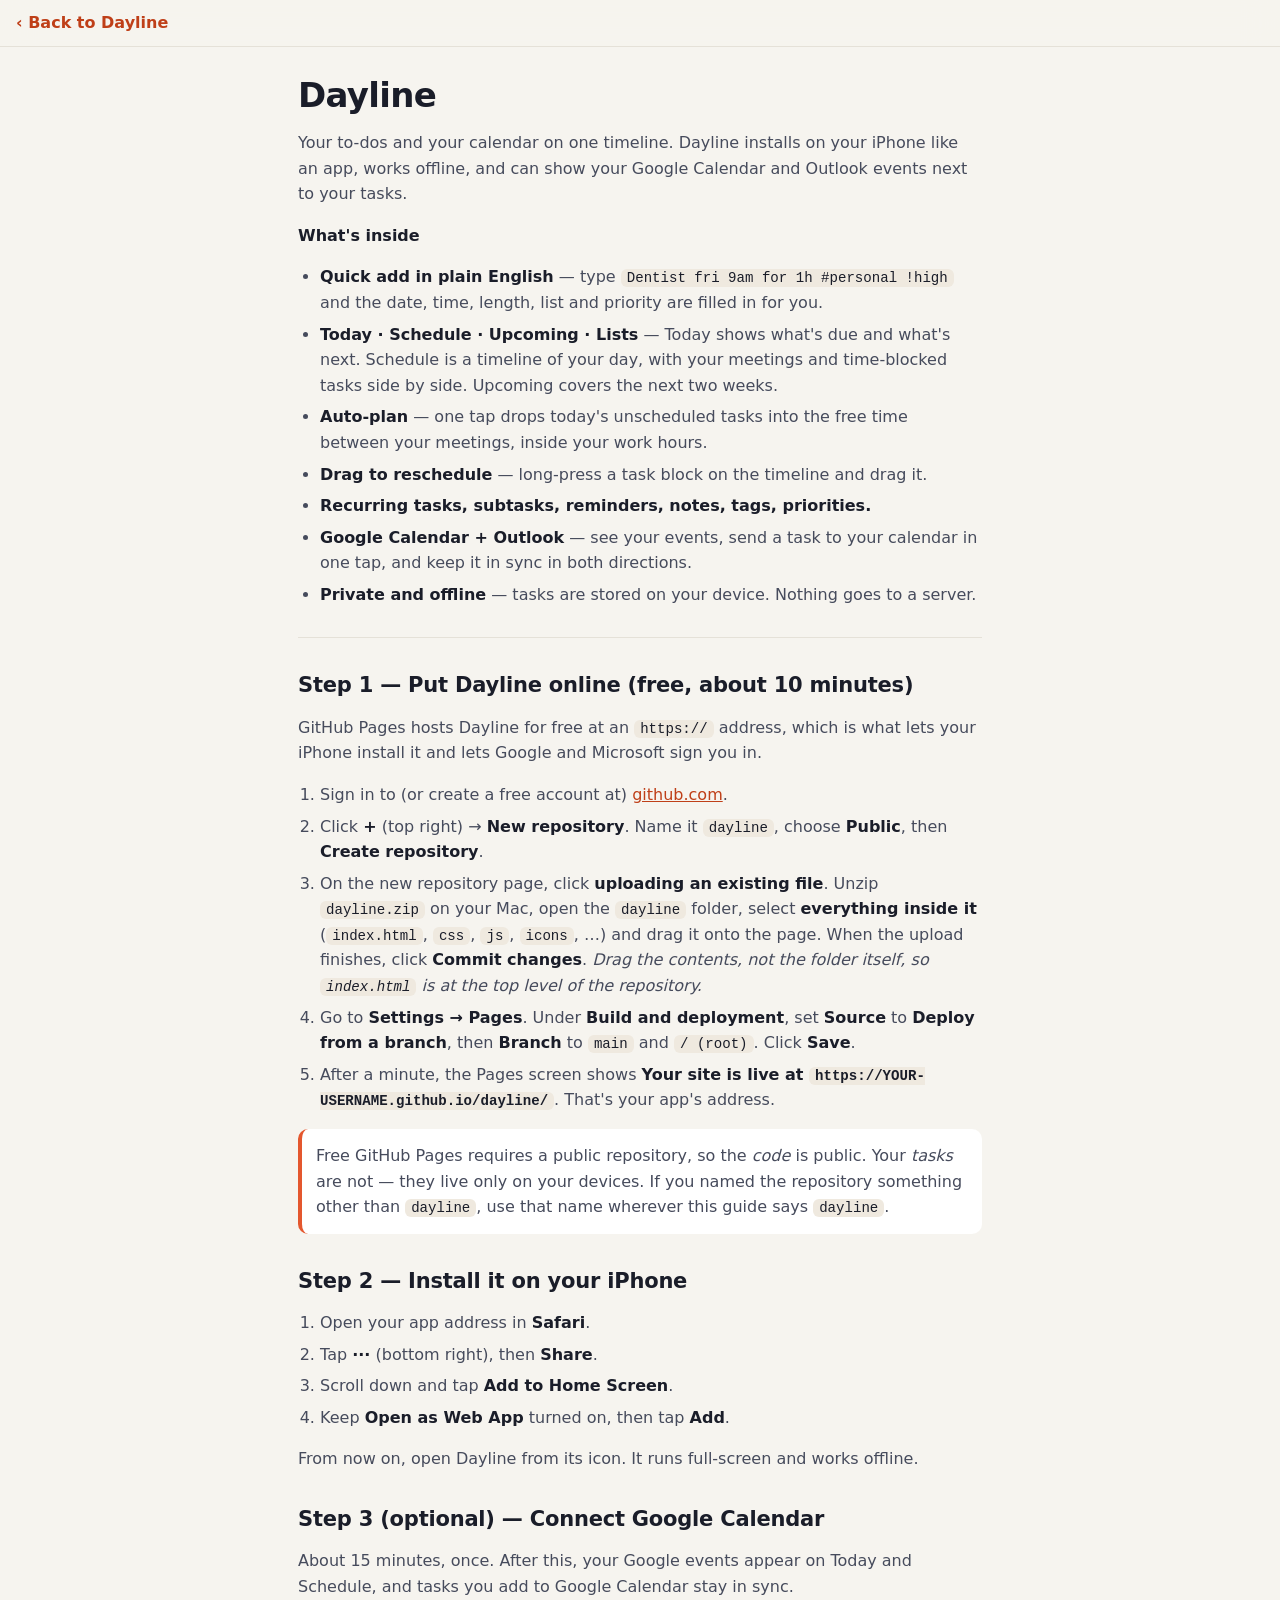
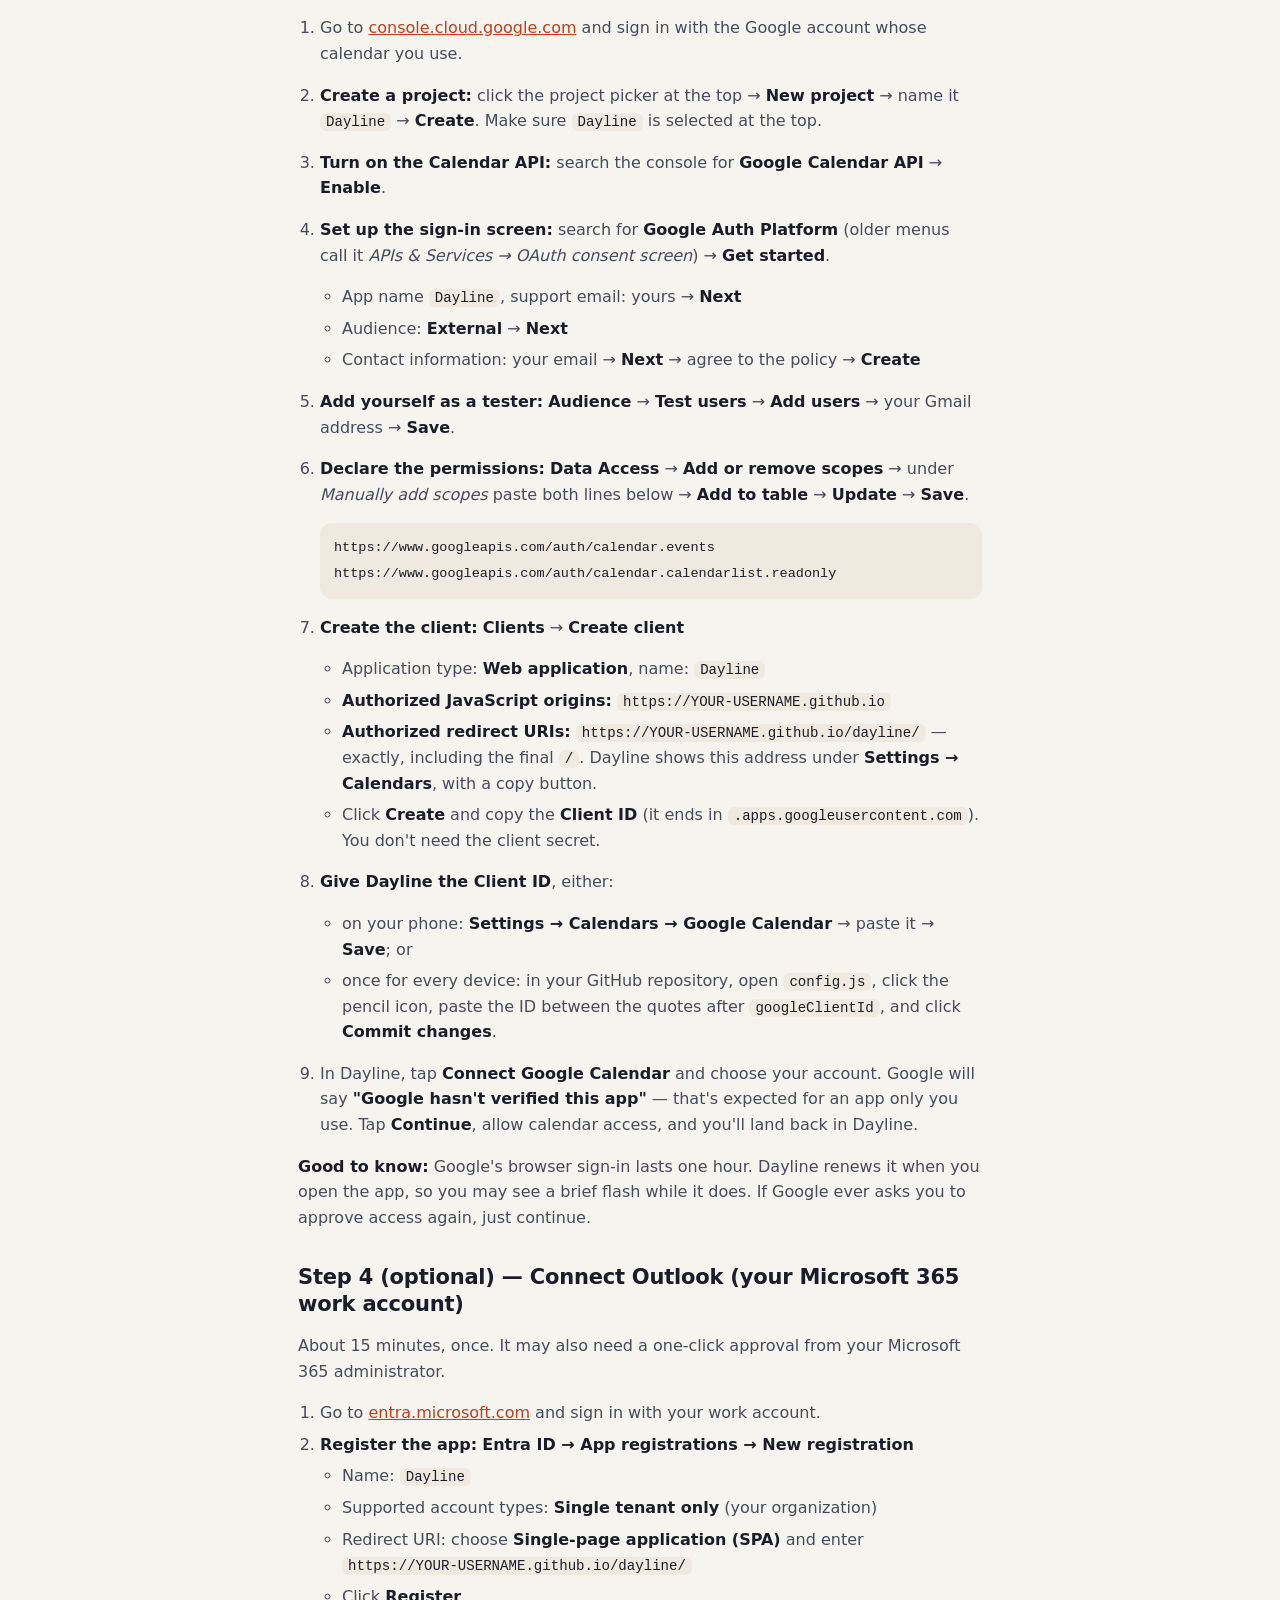
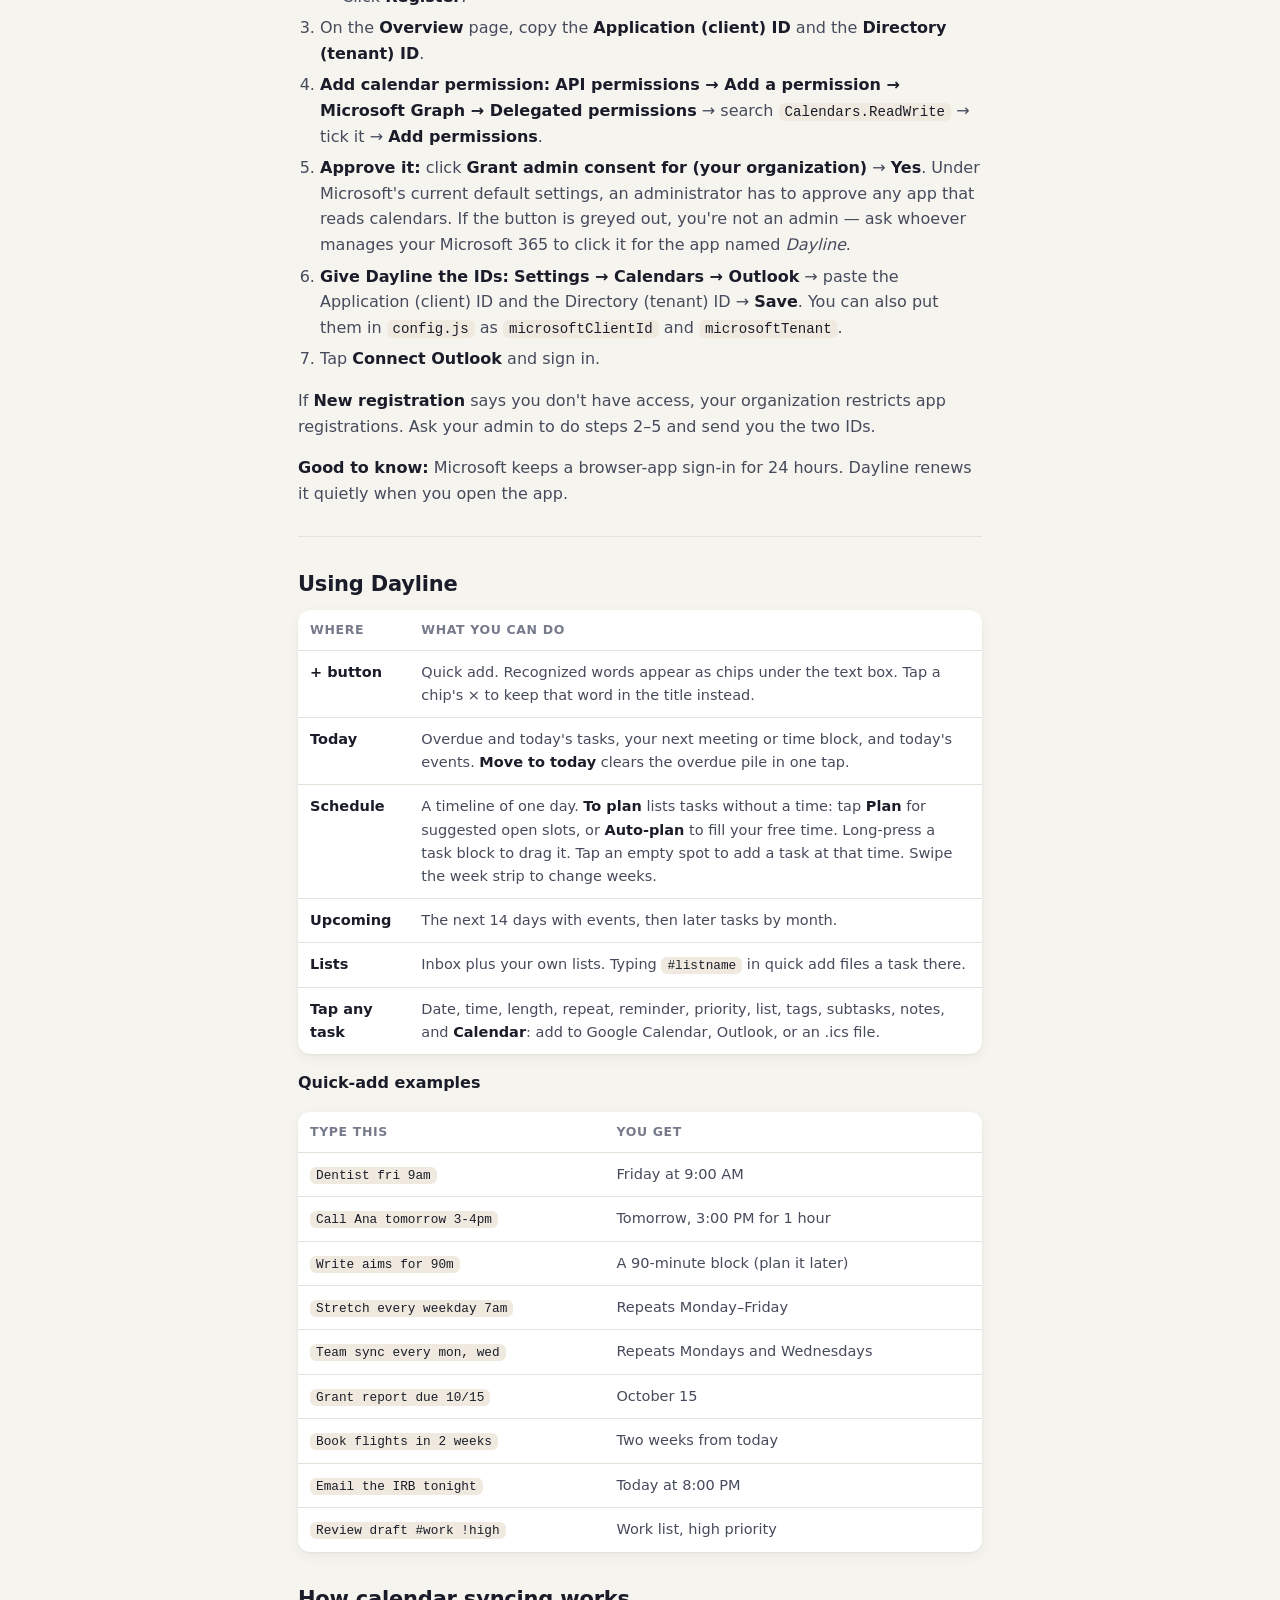
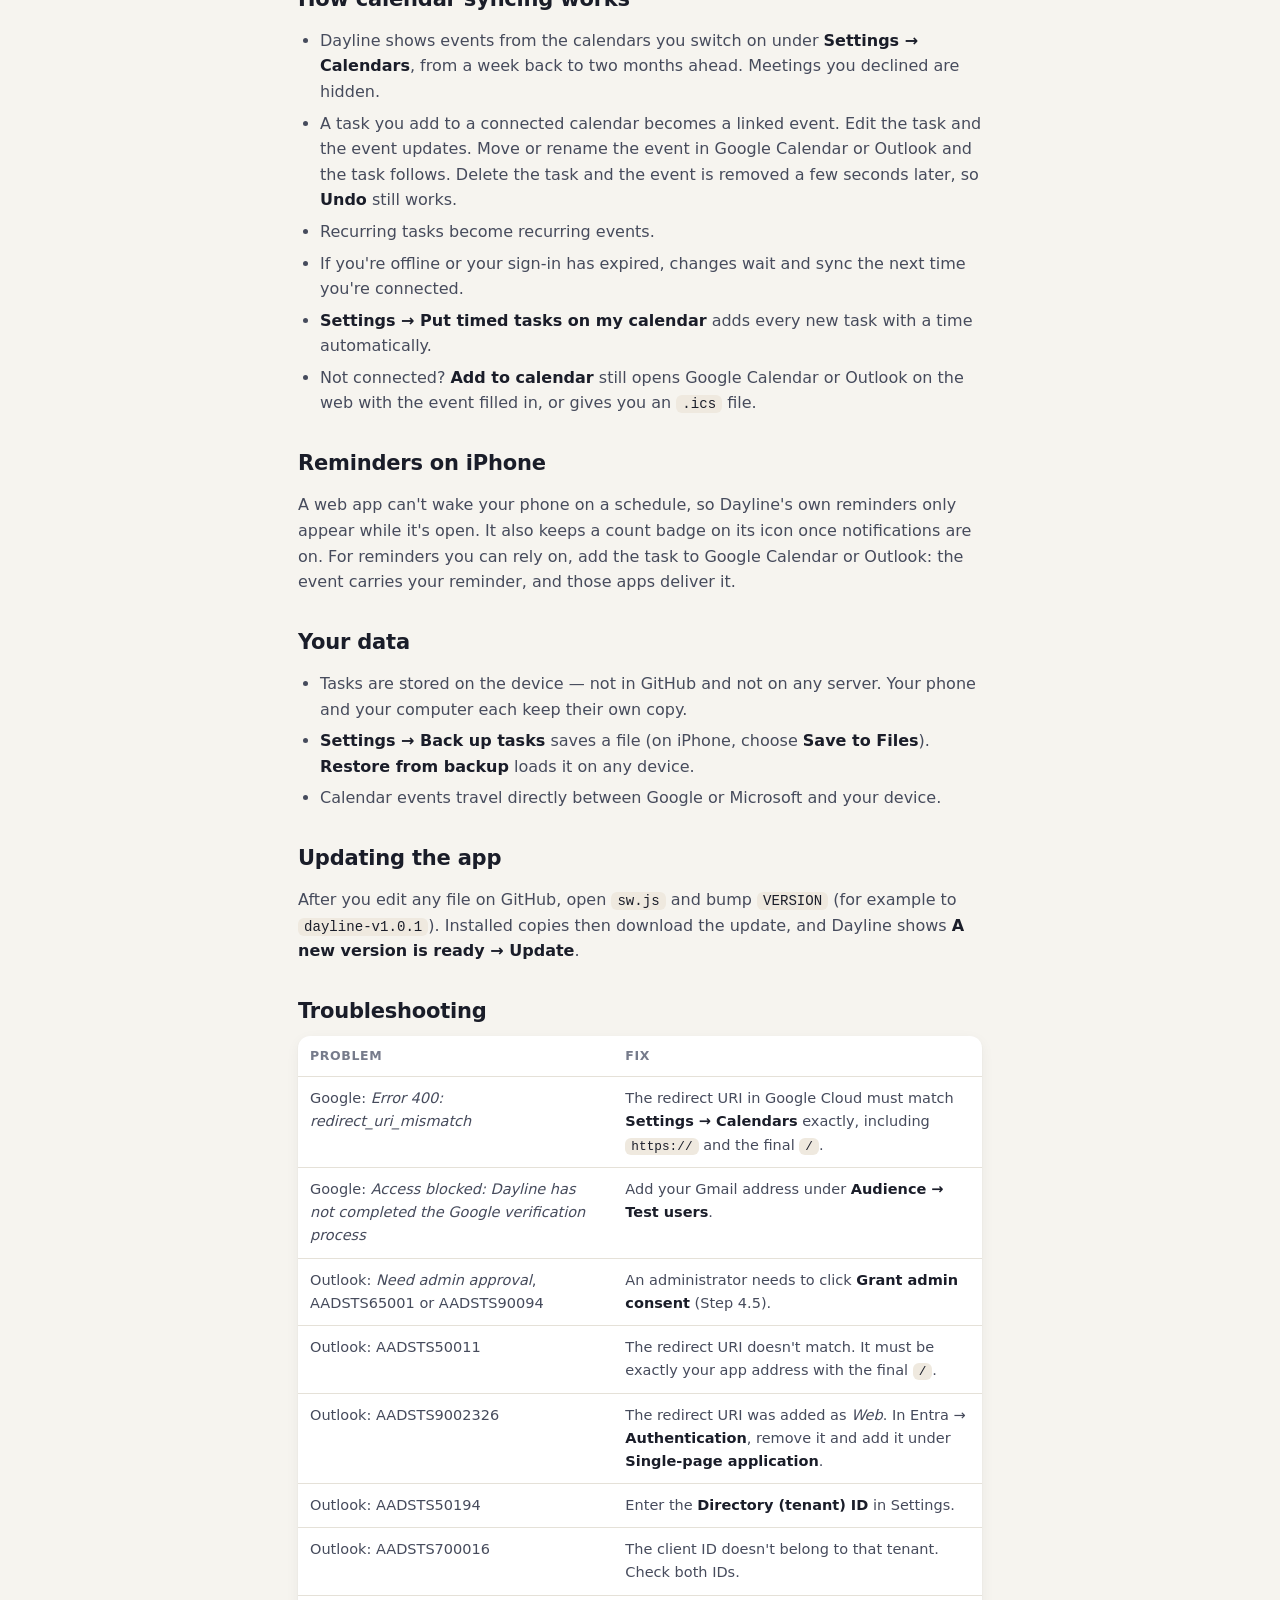
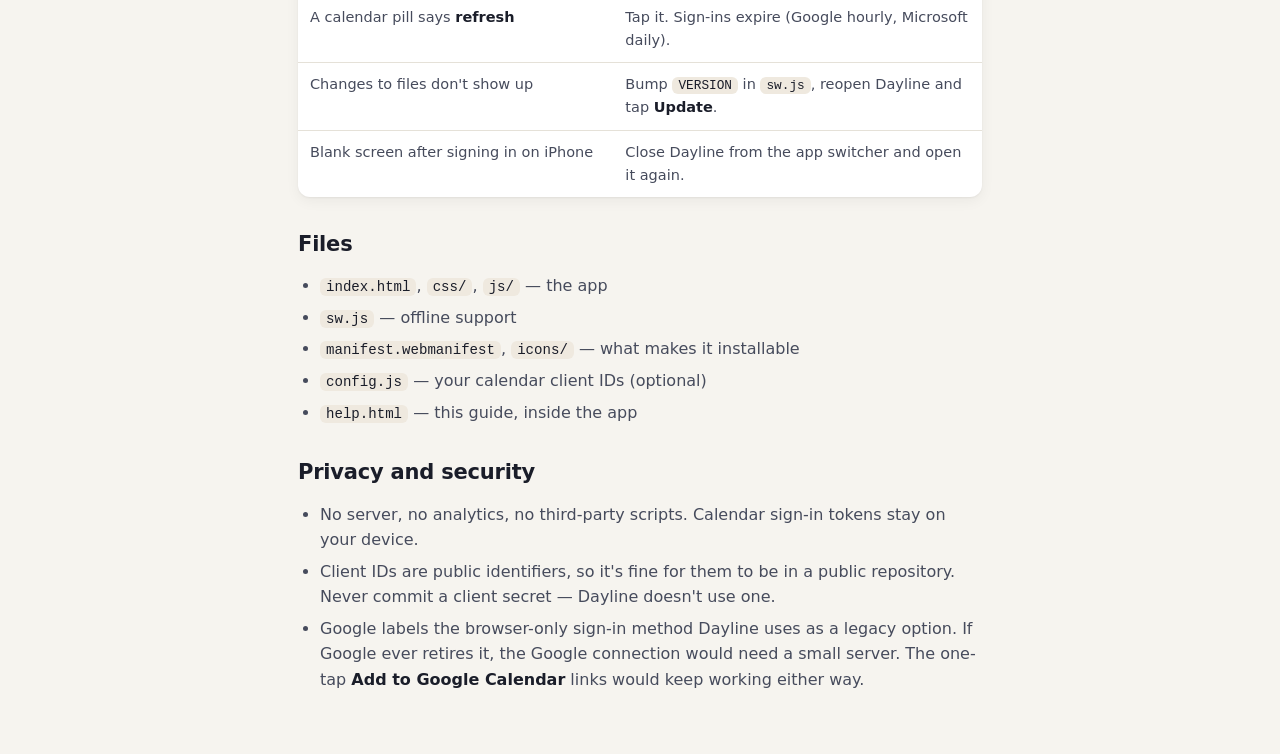
==== help.html @ b52599c4 "Add files via upload" ====
<!doctype html>
<html lang="en">
<head>
<meta charset="utf-8">
<meta name="viewport" content="width=device-width, initial-scale=1, viewport-fit=cover">
<meta http-equiv="Content-Security-Policy" content="default-src 'self'; style-src 'self' 'unsafe-inline'; img-src 'self' data:; object-src 'none'; base-uri 'self'">
<title>Dayline — Setup guide</title>
<meta name="theme-color" content="#f6f4ef" media="(prefers-color-scheme: light)">
<meta name="theme-color" content="#0e121c" media="(prefers-color-scheme: dark)">
<link rel="icon" href="icons/favicon.svg" type="image/svg+xml">
<link rel="apple-touch-icon" href="icons/apple-touch-icon.png">
<style>
:root{--bg:#f6f4ef;--surface:#fff;--surface-2:#f0ede6;--text:#1a1d29;--text-2:#464b5c;--muted:#767b8b;--border:#e5e1d8;--accent:#e4572e;--accent-text:#bf3f18;--code:#efe9df;color-scheme:light dark}
@media (prefers-color-scheme:dark){:root{--bg:#0e121c;--surface:#171c28;--surface-2:#1e2432;--text:#eceef3;--text-2:#bcc2cf;--muted:#8b92a4;--border:#283042;--accent:#ff7a50;--accent-text:#ff9a78;--code:#1e2432}}
*{box-sizing:border-box}
html{-webkit-text-size-adjust:100%;background:var(--bg)}
body{margin:0;background:var(--bg);color:var(--text);font:16px/1.6 -apple-system,BlinkMacSystemFont,"SF Pro Text","Segoe UI",system-ui,Roboto,sans-serif;-webkit-font-smoothing:antialiased}
.bar{position:sticky;top:0;z-index:5;background:color-mix(in srgb,var(--bg) 94%,transparent);-webkit-backdrop-filter:blur(16px);backdrop-filter:blur(16px);border-bottom:1px solid var(--border);padding:calc(env(safe-area-inset-top,0px) + 10px) 16px 10px}
.bar a{color:var(--accent-text);font-weight:650;text-decoration:none;font-size:16px}
main{max-width:720px;margin:0 auto;padding:8px 18px calc(env(safe-area-inset-bottom,0px) + 48px)}
h1{font-size:34px;line-height:1.1;letter-spacing:-.02em;margin:22px 0 8px}
h2{font-size:21px;line-height:1.25;letter-spacing:-.01em;margin:34px 0 10px;scroll-margin-top:70px}
h3{font-size:17px;margin:22px 0 8px}
p,li{color:var(--text-2)}
strong{color:var(--text)}
a{color:var(--accent-text)}
ul,ol{padding-left:22px}
li{margin:6px 0}
li>ul{margin:4px 0}
hr{border:0;border-top:1px solid var(--border);margin:30px 0}
code{font-family:ui-monospace,"SF Mono",Menlo,monospace;font-size:.88em;background:var(--code);color:var(--text);padding:1px 6px;border-radius:6px;word-break:break-word}
pre{background:var(--code);border-radius:12px;padding:12px 14px;overflow-x:auto}
pre code{background:none;padding:0;font-size:13.5px;word-break:normal}
blockquote{margin:14px 0;padding:10px 14px;background:var(--surface);border-left:4px solid var(--accent);border-radius:10px}
blockquote p{margin:4px 0}
.table-wrap{overflow-x:auto;margin:12px 0;border-radius:12px;background:var(--surface);box-shadow:0 1px 2px rgba(0,0,0,.05),0 4px 14px rgba(0,0,0,.05)}
table{border-collapse:collapse;width:100%;font-size:14.5px}
th,td{text-align:left;vertical-align:top;padding:10px 12px;border-bottom:1px solid var(--border)}
th{font-size:12.5px;text-transform:uppercase;letter-spacing:.05em;color:var(--muted)}
tr:last-child td{border-bottom:0}
td{color:var(--text-2)}
a[id]:empty{display:block;scroll-margin-top:72px}
</style>
</head>
<body>
<div class="bar"><a href="./">‹ Back to Dayline</a></div>
<main>
<h1>Dayline</h1>
<p>Your to-dos and your calendar on one timeline. Dayline installs on your iPhone like an app, works offline, and can show your Google Calendar and Outlook events next to your tasks.</p>
<p><strong>What&#39;s inside</strong></p>
<ul>
<li><strong>Quick add in plain English</strong> — type <code>Dentist fri 9am for 1h #personal !high</code> and the date, time, length, list and priority are filled in for you.</li>
<li><strong>Today · Schedule · Upcoming · Lists</strong> — Today shows what&#39;s due and what&#39;s next. Schedule is a timeline of your day, with your meetings and time-blocked tasks side by side. Upcoming covers the next two weeks.</li>
<li><strong>Auto-plan</strong> — one tap drops today&#39;s unscheduled tasks into the free time between your meetings, inside your work hours.</li>
<li><strong>Drag to reschedule</strong> — long-press a task block on the timeline and drag it.</li>
<li><strong>Recurring tasks, subtasks, reminders, notes, tags, priorities.</strong></li>
<li><strong>Google Calendar + Outlook</strong> — see your events, send a task to your calendar in one tap, and keep it in sync in both directions.</li>
<li><strong>Private and offline</strong> — tasks are stored on your device. Nothing goes to a server.</li>
</ul>
<hr>
<h2 id="step-1-put-dayline-online-free-about-10-">Step 1 — Put Dayline online (free, about 10 minutes)</h2>
<p>GitHub Pages hosts Dayline for free at an <code>https://</code> address, which is what lets your iPhone install it and lets Google and Microsoft sign you in.</p>
<ol>
<li>Sign in to (or create a free account at) <a target="_blank" rel="noopener" href="https://github.com">github.com</a>.</li>
<li>Click <strong>+</strong> (top right) → <strong>New repository</strong>. Name it <code>dayline</code>, choose <strong>Public</strong>, then <strong>Create repository</strong>.</li>
<li>On the new repository page, click <strong>uploading an existing file</strong>. Unzip <code>dayline.zip</code> on your Mac, open the <code>dayline</code> folder, select <strong>everything inside it</strong> (<code>index.html</code>, <code>css</code>, <code>js</code>, <code>icons</code>, …) and drag it onto the page. When the upload finishes, click <strong>Commit changes</strong>.
<em>Drag the contents, not the folder itself, so <code>index.html</code> is at the top level of the repository.</em></li>
<li>Go to <strong>Settings → Pages</strong>. Under <strong>Build and deployment</strong>, set <strong>Source</strong> to <strong>Deploy from a branch</strong>, then <strong>Branch</strong> to <code>main</code> and <code>/ (root)</code>. Click <strong>Save</strong>.</li>
<li>After a minute, the Pages screen shows <strong>Your site is live at <code>https://YOUR-USERNAME.github.io/dayline/</code></strong>. That&#39;s your app&#39;s address.</li>
</ol>
<blockquote>
<p>Free GitHub Pages requires a public repository, so the <em>code</em> is public. Your <em>tasks</em> are not — they live only on your devices.
If you named the repository something other than <code>dayline</code>, use that name wherever this guide says <code>dayline</code>.</p>
</blockquote>
<h2 id="step-2-install-it-on-your-iphone">Step 2 — Install it on your iPhone</h2>
<ol>
<li>Open your app address in <strong>Safari</strong>.</li>
<li>Tap <strong>···</strong> (bottom right), then <strong>Share</strong>.</li>
<li>Scroll down and tap <strong>Add to Home Screen</strong>.</li>
<li>Keep <strong>Open as Web App</strong> turned on, then tap <strong>Add</strong>.</li>
</ol>
<p>From now on, open Dayline from its icon. It runs full-screen and works offline.</p>
<p><a id="google"></a></p>
<h2 id="step-3-optional-connect-google-calendar">Step 3 (optional) — Connect Google Calendar</h2>
<p>About 15 minutes, once. After this, your Google events appear on Today and Schedule, and tasks you add to Google Calendar stay in sync.</p>
<ol>
<li><p>Go to <a target="_blank" rel="noopener" href="https://console.cloud.google.com">console.cloud.google.com</a> and sign in with the Google account whose calendar you use.</p>
</li>
<li><p><strong>Create a project:</strong> click the project picker at the top → <strong>New project</strong> → name it <code>Dayline</code> → <strong>Create</strong>. Make sure <code>Dayline</code> is selected at the top.</p>
</li>
<li><p><strong>Turn on the Calendar API:</strong> search the console for <strong>Google Calendar API</strong> → <strong>Enable</strong>.</p>
</li>
<li><p><strong>Set up the sign-in screen:</strong> search for <strong>Google Auth Platform</strong> (older menus call it <em>APIs &amp; Services → OAuth consent screen</em>) → <strong>Get started</strong>.</p>
<ul>
<li>App name <code>Dayline</code>, support email: yours → <strong>Next</strong></li>
<li>Audience: <strong>External</strong> → <strong>Next</strong></li>
<li>Contact information: your email → <strong>Next</strong> → agree to the policy → <strong>Create</strong></li>
</ul>
</li>
<li><p><strong>Add yourself as a tester:</strong> <strong>Audience</strong> → <strong>Test users</strong> → <strong>Add users</strong> → your Gmail address → <strong>Save</strong>.</p>
</li>
<li><p><strong>Declare the permissions:</strong> <strong>Data Access</strong> → <strong>Add or remove scopes</strong> → under <em>Manually add scopes</em> paste both lines below → <strong>Add to table</strong> → <strong>Update</strong> → <strong>Save</strong>.</p>
<pre><code>https://www.googleapis.com/auth/calendar.events
https://www.googleapis.com/auth/calendar.calendarlist.readonly
</code></pre>
</li>
<li><p><strong>Create the client:</strong> <strong>Clients</strong> → <strong>Create client</strong></p>
<ul>
<li>Application type: <strong>Web application</strong>, name: <code>Dayline</code></li>
<li><strong>Authorized JavaScript origins:</strong> <code>https://YOUR-USERNAME.github.io</code></li>
<li><strong>Authorized redirect URIs:</strong> <code>https://YOUR-USERNAME.github.io/dayline/</code> — exactly, including the final <code>/</code>. Dayline shows this address under <strong>Settings → Calendars</strong>, with a copy button.</li>
<li>Click <strong>Create</strong> and copy the <strong>Client ID</strong> (it ends in <code>.apps.googleusercontent.com</code>). You don&#39;t need the client secret.</li>
</ul>
</li>
<li><p><strong>Give Dayline the Client ID</strong>, either:</p>
<ul>
<li>on your phone: <strong>Settings → Calendars → Google Calendar</strong> → paste it → <strong>Save</strong>; or</li>
<li>once for every device: in your GitHub repository, open <code>config.js</code>, click the pencil icon, paste the ID between the quotes after <code>googleClientId</code>, and click <strong>Commit changes</strong>.</li>
</ul>
</li>
<li><p>In Dayline, tap <strong>Connect Google Calendar</strong> and choose your account. Google will say <strong>&quot;Google hasn&#39;t verified this app&quot;</strong> — that&#39;s expected for an app only you use. Tap <strong>Continue</strong>, allow calendar access, and you&#39;ll land back in Dayline.</p>
</li>
</ol>
<p><strong>Good to know:</strong> Google&#39;s browser sign-in lasts one hour. Dayline renews it when you open the app, so you may see a brief flash while it does. If Google ever asks you to approve access again, just continue.</p>
<p><a id="outlook"></a></p>
<h2 id="step-4-optional-connect-outlook-your-mic">Step 4 (optional) — Connect Outlook (your Microsoft 365 work account)</h2>
<p>About 15 minutes, once. It may also need a one-click approval from your Microsoft 365 administrator.</p>
<ol>
<li>Go to <a target="_blank" rel="noopener" href="https://entra.microsoft.com">entra.microsoft.com</a> and sign in with your work account.</li>
<li><strong>Register the app:</strong> <strong>Entra ID → App registrations → New registration</strong><ul>
<li>Name: <code>Dayline</code></li>
<li>Supported account types: <strong>Single tenant only</strong> (your organization)</li>
<li>Redirect URI: choose <strong>Single-page application (SPA)</strong> and enter <code>https://YOUR-USERNAME.github.io/dayline/</code></li>
<li>Click <strong>Register</strong>.</li>
</ul>
</li>
<li>On the <strong>Overview</strong> page, copy the <strong>Application (client) ID</strong> and the <strong>Directory (tenant) ID</strong>.</li>
<li><strong>Add calendar permission:</strong> <strong>API permissions → Add a permission → Microsoft Graph → Delegated permissions</strong> → search <code>Calendars.ReadWrite</code> → tick it → <strong>Add permissions</strong>.</li>
<li><strong>Approve it:</strong> click <strong>Grant admin consent for (your organization)</strong> → <strong>Yes</strong>. Under Microsoft&#39;s current default settings, an administrator has to approve any app that reads calendars. If the button is greyed out, you&#39;re not an admin — ask whoever manages your Microsoft 365 to click it for the app named <em>Dayline</em>.</li>
<li><strong>Give Dayline the IDs:</strong> <strong>Settings → Calendars → Outlook</strong> → paste the Application (client) ID and the Directory (tenant) ID → <strong>Save</strong>. You can also put them in <code>config.js</code> as <code>microsoftClientId</code> and <code>microsoftTenant</code>.</li>
<li>Tap <strong>Connect Outlook</strong> and sign in.</li>
</ol>
<p>If <strong>New registration</strong> says you don&#39;t have access, your organization restricts app registrations. Ask your admin to do steps 2–5 and send you the two IDs.</p>
<p><strong>Good to know:</strong> Microsoft keeps a browser-app sign-in for 24 hours. Dayline renews it quietly when you open the app.</p>
<hr>
<h2 id="using-dayline">Using Dayline</h2>
<div class="table-wrap"><table>
<thead>
<tr>
<th>Where</th>
<th>What you can do</th>
</tr>
</thead>
<tbody><tr>
<td><strong>+ button</strong></td>
<td>Quick add. Recognized words appear as chips under the text box. Tap a chip&#39;s × to keep that word in the title instead.</td>
</tr>
<tr>
<td><strong>Today</strong></td>
<td>Overdue and today&#39;s tasks, your next meeting or time block, and today&#39;s events. <strong>Move to today</strong> clears the overdue pile in one tap.</td>
</tr>
<tr>
<td><strong>Schedule</strong></td>
<td>A timeline of one day. <strong>To plan</strong> lists tasks without a time: tap <strong>Plan</strong> for suggested open slots, or <strong>Auto-plan</strong> to fill your free time. Long-press a task block to drag it. Tap an empty spot to add a task at that time. Swipe the week strip to change weeks.</td>
</tr>
<tr>
<td><strong>Upcoming</strong></td>
<td>The next 14 days with events, then later tasks by month.</td>
</tr>
<tr>
<td><strong>Lists</strong></td>
<td>Inbox plus your own lists. Typing <code>#listname</code> in quick add files a task there.</td>
</tr>
<tr>
<td><strong>Tap any task</strong></td>
<td>Date, time, length, repeat, reminder, priority, list, tags, subtasks, notes, and <strong>Calendar</strong>: add to Google Calendar, Outlook, or an .ics file.</td>
</tr>
</tbody></table></div>
<p><strong>Quick-add examples</strong></p>
<div class="table-wrap"><table>
<thead>
<tr>
<th>Type this</th>
<th>You get</th>
</tr>
</thead>
<tbody><tr>
<td><code>Dentist fri 9am</code></td>
<td>Friday at 9:00 AM</td>
</tr>
<tr>
<td><code>Call Ana tomorrow 3-4pm</code></td>
<td>Tomorrow, 3:00 PM for 1 hour</td>
</tr>
<tr>
<td><code>Write aims for 90m</code></td>
<td>A 90-minute block (plan it later)</td>
</tr>
<tr>
<td><code>Stretch every weekday 7am</code></td>
<td>Repeats Monday–Friday</td>
</tr>
<tr>
<td><code>Team sync every mon, wed</code></td>
<td>Repeats Mondays and Wednesdays</td>
</tr>
<tr>
<td><code>Grant report due 10/15</code></td>
<td>October 15</td>
</tr>
<tr>
<td><code>Book flights in 2 weeks</code></td>
<td>Two weeks from today</td>
</tr>
<tr>
<td><code>Email the IRB tonight</code></td>
<td>Today at 8:00 PM</td>
</tr>
<tr>
<td><code>Review draft #work !high</code></td>
<td>Work list, high priority</td>
</tr>
</tbody></table></div>
<h2 id="how-calendar-syncing-works">How calendar syncing works</h2>
<ul>
<li>Dayline shows events from the calendars you switch on under <strong>Settings → Calendars</strong>, from a week back to two months ahead. Meetings you declined are hidden.</li>
<li>A task you add to a connected calendar becomes a linked event. Edit the task and the event updates. Move or rename the event in Google Calendar or Outlook and the task follows. Delete the task and the event is removed a few seconds later, so <strong>Undo</strong> still works.</li>
<li>Recurring tasks become recurring events.</li>
<li>If you&#39;re offline or your sign-in has expired, changes wait and sync the next time you&#39;re connected.</li>
<li><strong>Settings → Put timed tasks on my calendar</strong> adds every new task with a time automatically.</li>
<li>Not connected? <strong>Add to calendar</strong> still opens Google Calendar or Outlook on the web with the event filled in, or gives you an <code>.ics</code> file.</li>
</ul>
<h2 id="reminders-on-iphone">Reminders on iPhone</h2>
<p>A web app can&#39;t wake your phone on a schedule, so Dayline&#39;s own reminders only appear while it&#39;s open. It also keeps a count badge on its icon once notifications are on. For reminders you can rely on, add the task to Google Calendar or Outlook: the event carries your reminder, and those apps deliver it.</p>
<h2 id="your-data">Your data</h2>
<ul>
<li>Tasks are stored on the device — not in GitHub and not on any server. Your phone and your computer each keep their own copy.</li>
<li><strong>Settings → Back up tasks</strong> saves a file (on iPhone, choose <strong>Save to Files</strong>). <strong>Restore from backup</strong> loads it on any device.</li>
<li>Calendar events travel directly between Google or Microsoft and your device.</li>
</ul>
<h2 id="updating-the-app">Updating the app</h2>
<p>After you edit any file on GitHub, open <code>sw.js</code> and bump <code>VERSION</code> (for example to <code>dayline-v1.0.1</code>). Installed copies then download the update, and Dayline shows <strong>A new version is ready → Update</strong>.</p>
<h2 id="troubleshooting">Troubleshooting</h2>
<div class="table-wrap"><table>
<thead>
<tr>
<th>Problem</th>
<th>Fix</th>
</tr>
</thead>
<tbody><tr>
<td>Google: <em>Error 400: redirect_uri_mismatch</em></td>
<td>The redirect URI in Google Cloud must match <strong>Settings → Calendars</strong> exactly, including <code>https://</code> and the final <code>/</code>.</td>
</tr>
<tr>
<td>Google: <em>Access blocked: Dayline has not completed the Google verification process</em></td>
<td>Add your Gmail address under <strong>Audience → Test users</strong>.</td>
</tr>
<tr>
<td>Outlook: <em>Need admin approval</em>, AADSTS65001 or AADSTS90094</td>
<td>An administrator needs to click <strong>Grant admin consent</strong> (Step 4.5).</td>
</tr>
<tr>
<td>Outlook: AADSTS50011</td>
<td>The redirect URI doesn&#39;t match. It must be exactly your app address with the final <code>/</code>.</td>
</tr>
<tr>
<td>Outlook: AADSTS9002326</td>
<td>The redirect URI was added as <em>Web</em>. In Entra → <strong>Authentication</strong>, remove it and add it under <strong>Single-page application</strong>.</td>
</tr>
<tr>
<td>Outlook: AADSTS50194</td>
<td>Enter the <strong>Directory (tenant) ID</strong> in Settings.</td>
</tr>
<tr>
<td>Outlook: AADSTS700016</td>
<td>The client ID doesn&#39;t belong to that tenant. Check both IDs.</td>
</tr>
<tr>
<td>A calendar pill says <strong>refresh</strong></td>
<td>Tap it. Sign-ins expire (Google hourly, Microsoft daily).</td>
</tr>
<tr>
<td>Changes to files don&#39;t show up</td>
<td>Bump <code>VERSION</code> in <code>sw.js</code>, reopen Dayline and tap <strong>Update</strong>.</td>
</tr>
<tr>
<td>Blank screen after signing in on iPhone</td>
<td>Close Dayline from the app switcher and open it again.</td>
</tr>
</tbody></table></div>
<h2 id="files">Files</h2>
<ul>
<li><code>index.html</code>, <code>css/</code>, <code>js/</code> — the app</li>
<li><code>sw.js</code> — offline support</li>
<li><code>manifest.webmanifest</code>, <code>icons/</code> — what makes it installable</li>
<li><code>config.js</code> — your calendar client IDs (optional)</li>
<li><code>help.html</code> — this guide, inside the app</li>
</ul>
<h2 id="privacy-and-security">Privacy and security</h2>
<ul>
<li>No server, no analytics, no third-party scripts. Calendar sign-in tokens stay on your device.</li>
<li>Client IDs are public identifiers, so it&#39;s fine for them to be in a public repository. Never commit a client secret — Dayline doesn&#39;t use one.</li>
<li>Google labels the browser-only sign-in method Dayline uses as a legacy option. If Google ever retires it, the Google connection would need a small server. The one-tap <strong>Add to Google Calendar</strong> links would keep working either way.</li>
</ul>

</main>
</body>
</html>
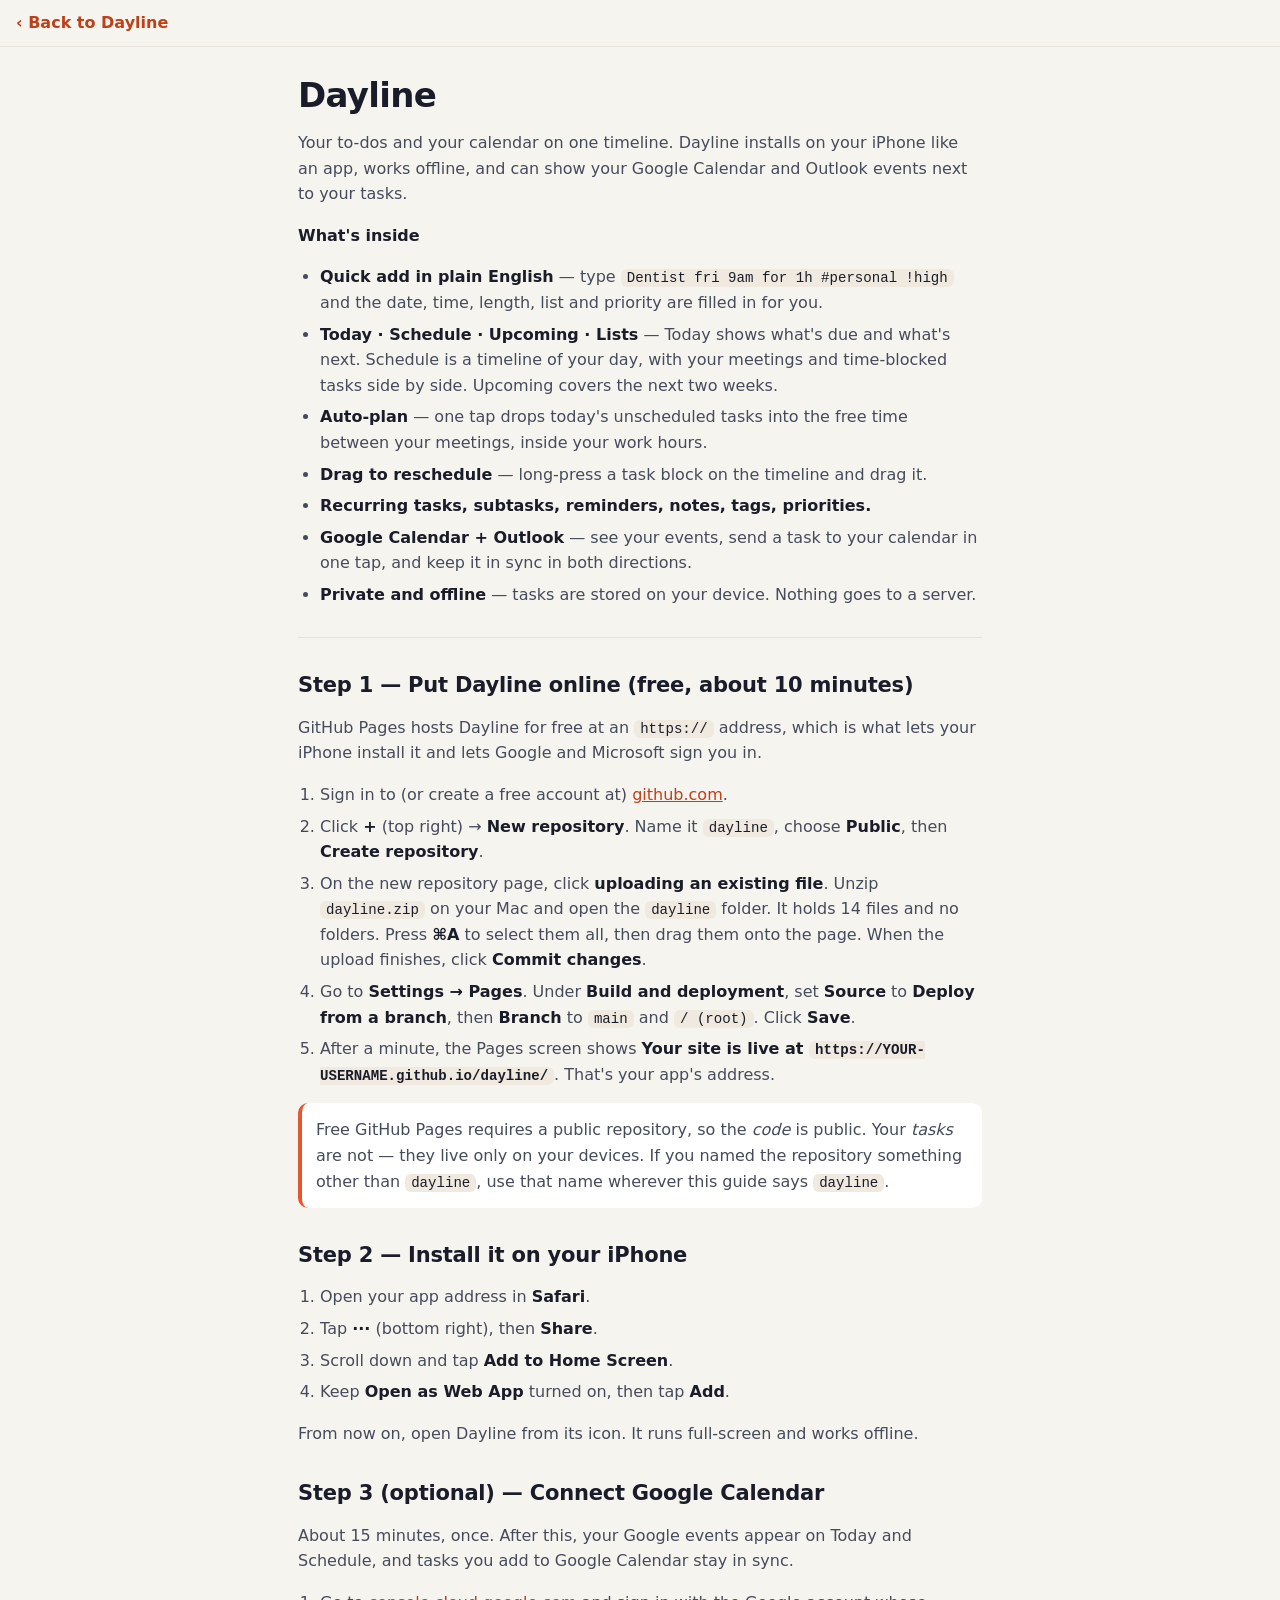
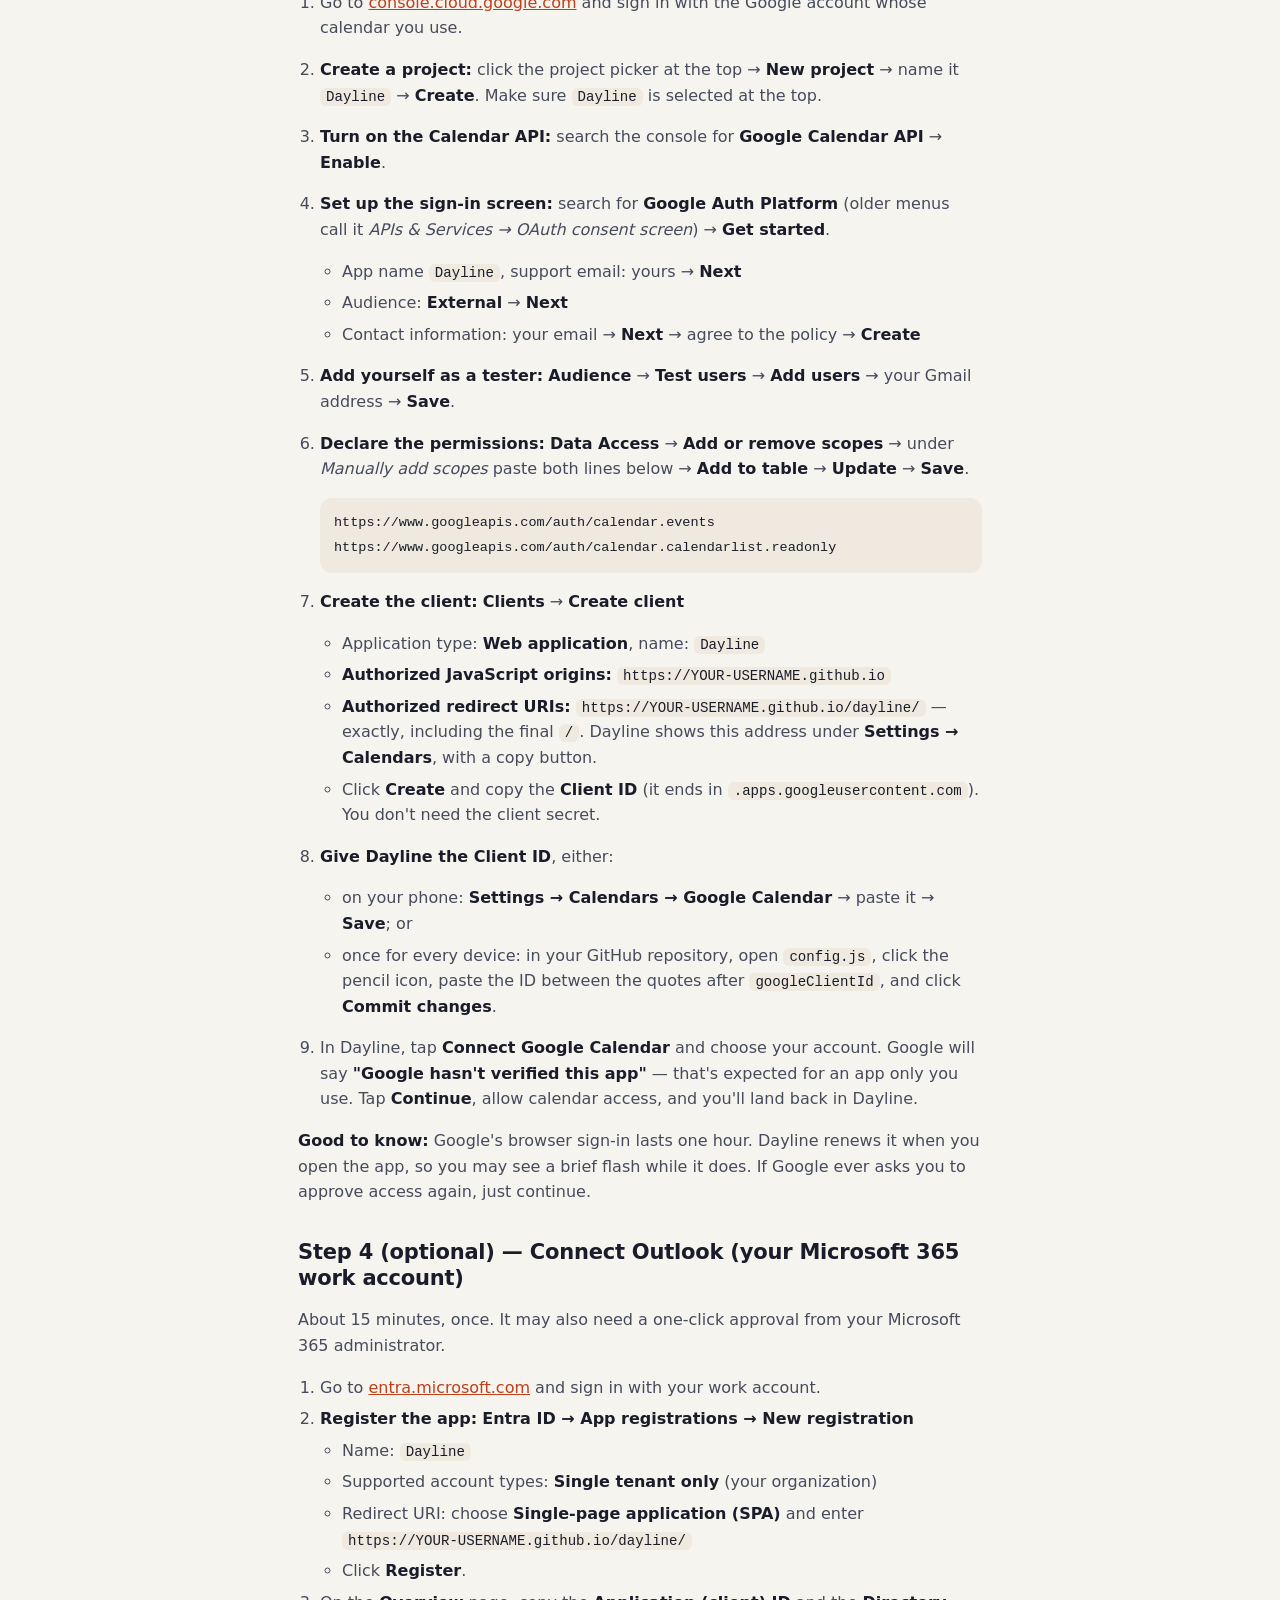
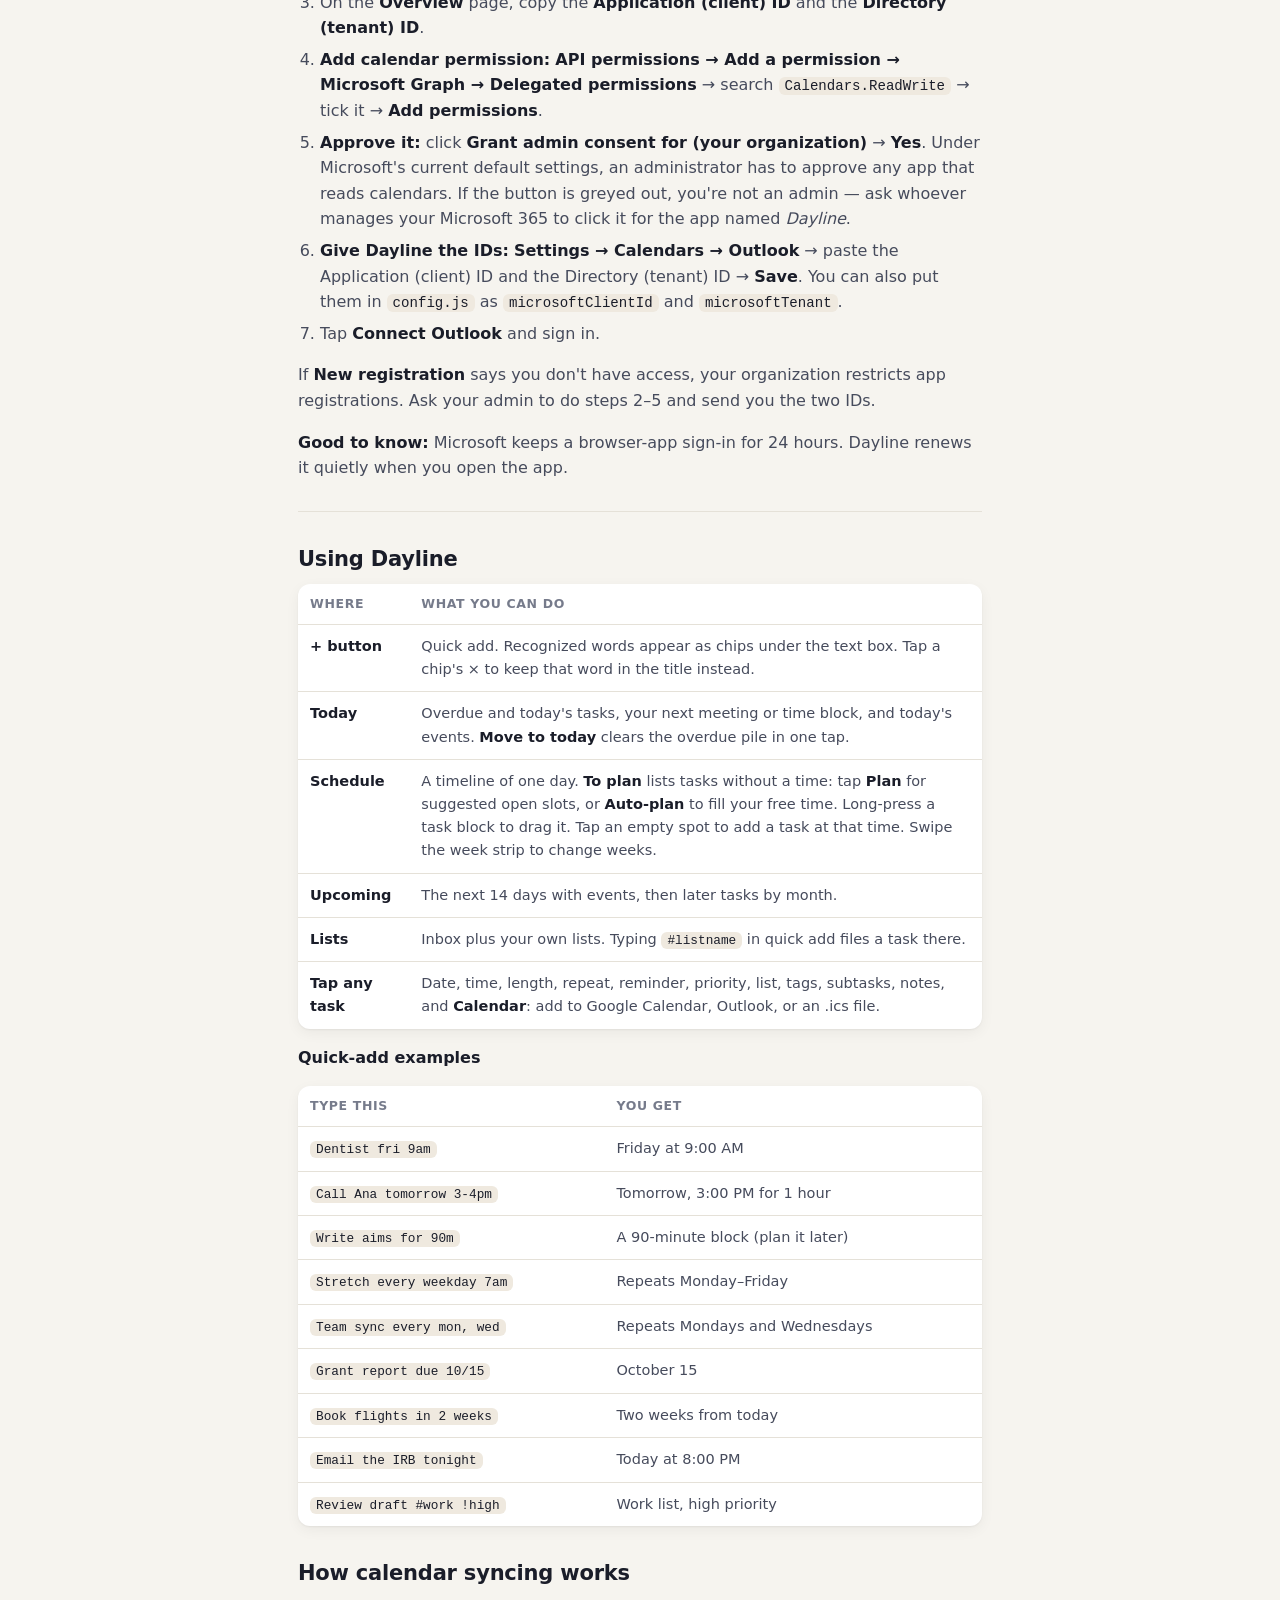
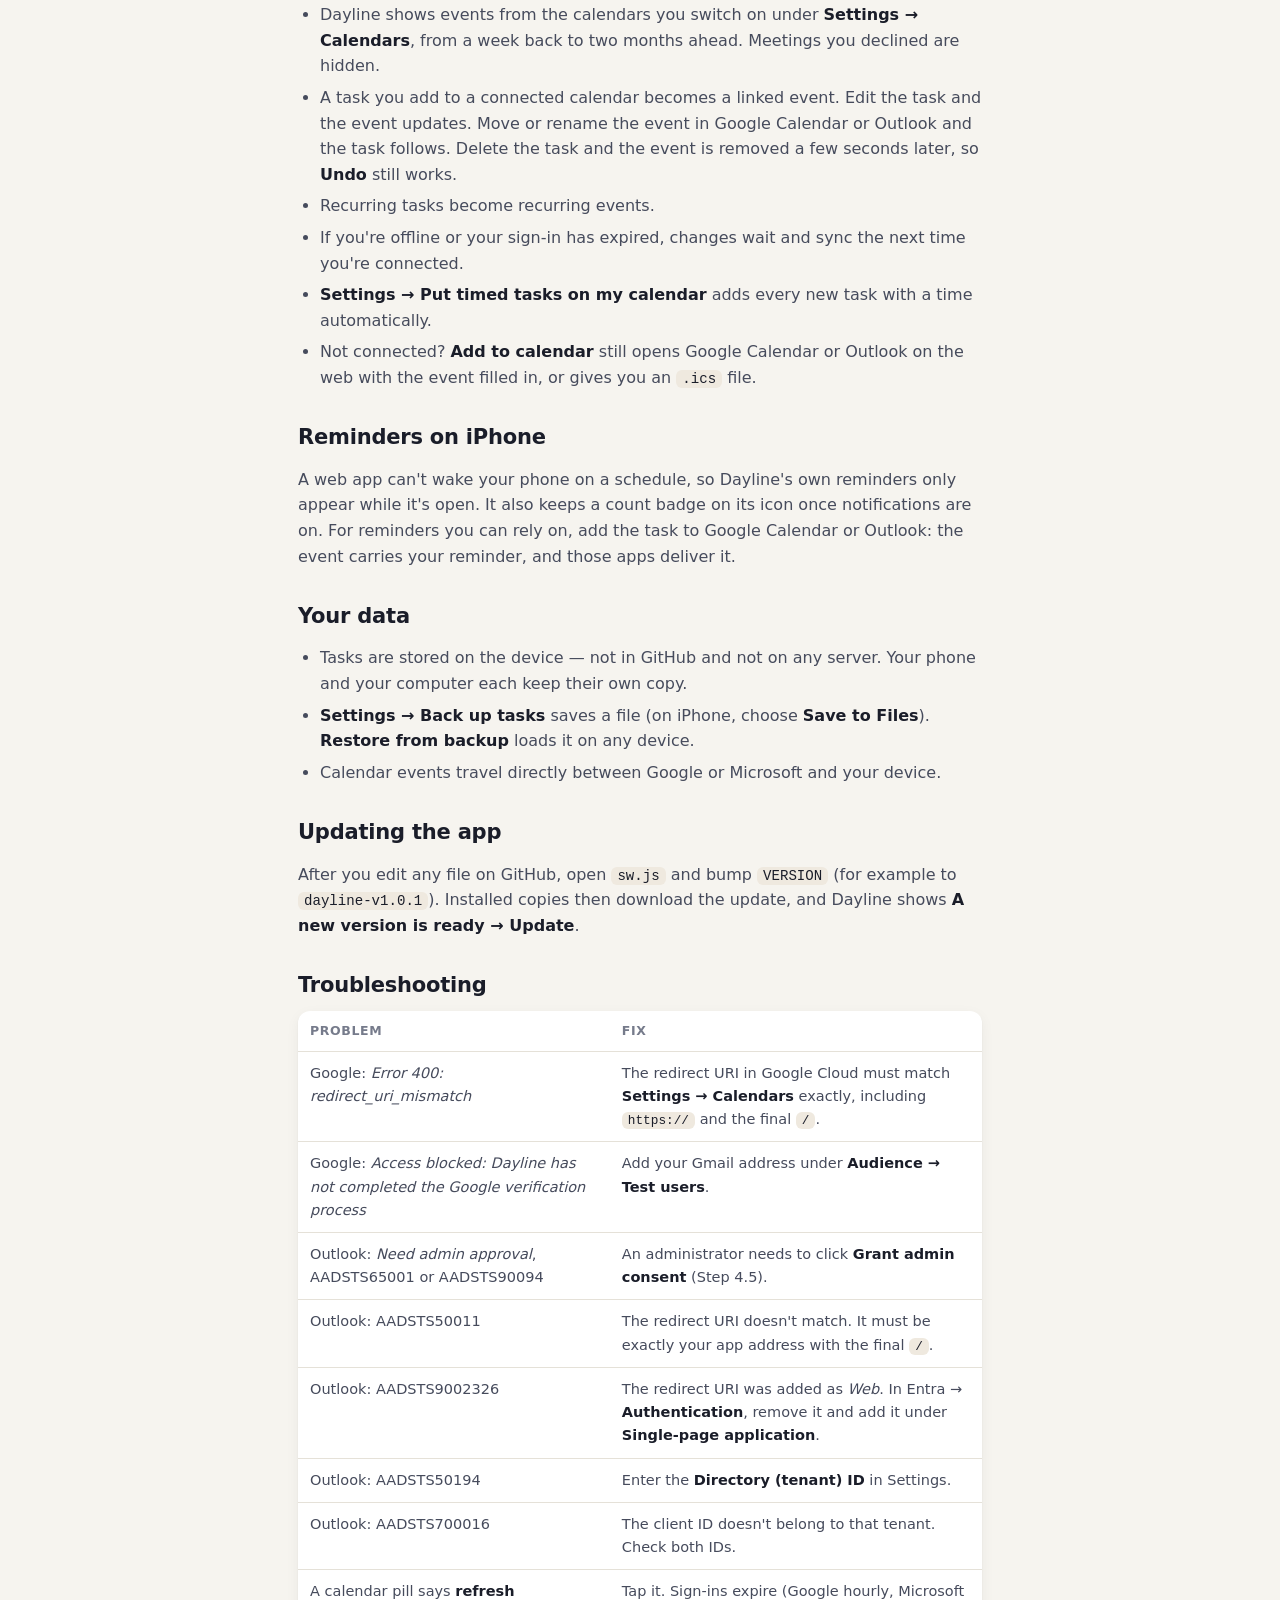
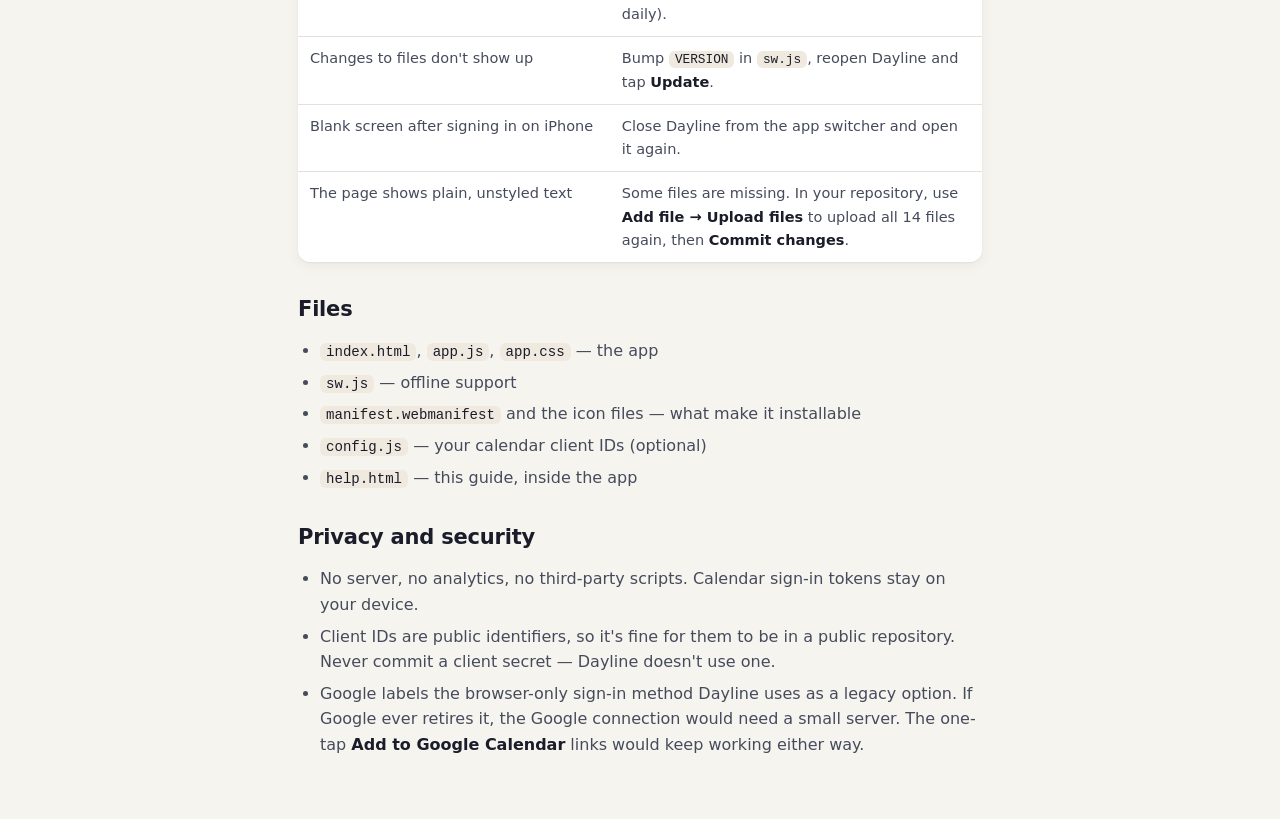
==== commit 481f4235: "Add files via upload" ====
--- a/help.html
+++ b/help.html
@@ -7,8 +7,8 @@
 <title>Dayline — Setup guide</title>
 <meta name="theme-color" content="#f6f4ef" media="(prefers-color-scheme: light)">
 <meta name="theme-color" content="#0e121c" media="(prefers-color-scheme: dark)">
-<link rel="icon" href="icons/favicon.svg" type="image/svg+xml">
-<link rel="apple-touch-icon" href="icons/apple-touch-icon.png">
+<link rel="icon" href="favicon.svg" type="image/svg+xml">
+<link rel="apple-touch-icon" href="apple-touch-icon.png">
 <style>
 :root{--bg:#f6f4ef;--surface:#fff;--surface-2:#f0ede6;--text:#1a1d29;--text-2:#464b5c;--muted:#767b8b;--border:#e5e1d8;--accent:#e4572e;--accent-text:#bf3f18;--code:#efe9df;color-scheme:light dark}
 @media (prefers-color-scheme:dark){:root{--bg:#0e121c;--surface:#171c28;--surface-2:#1e2432;--text:#eceef3;--text-2:#bcc2cf;--muted:#8b92a4;--border:#283042;--accent:#ff7a50;--accent-text:#ff9a78;--code:#1e2432}}
@@ -63,8 +63,7 @@
 <ol>
 <li>Sign in to (or create a free account at) <a target="_blank" rel="noopener" href="https://github.com">github.com</a>.</li>
 <li>Click <strong>+</strong> (top right) → <strong>New repository</strong>. Name it <code>dayline</code>, choose <strong>Public</strong>, then <strong>Create repository</strong>.</li>
-<li>On the new repository page, click <strong>uploading an existing file</strong>. Unzip <code>dayline.zip</code> on your Mac, open the <code>dayline</code> folder, select <strong>everything inside it</strong> (<code>index.html</code>, <code>css</code>, <code>js</code>, <code>icons</code>, …) and drag it onto the page. When the upload finishes, click <strong>Commit changes</strong>.
-<em>Drag the contents, not the folder itself, so <code>index.html</code> is at the top level of the repository.</em></li>
+<li>On the new repository page, click <strong>uploading an existing file</strong>. Unzip <code>dayline.zip</code> on your Mac and open the <code>dayline</code> folder. It holds 14 files and no folders. Press <strong>⌘A</strong> to select them all, then drag them onto the page. When the upload finishes, click <strong>Commit changes</strong>.</li>
 <li>Go to <strong>Settings → Pages</strong>. Under <strong>Build and deployment</strong>, set <strong>Source</strong> to <strong>Deploy from a branch</strong>, then <strong>Branch</strong> to <code>main</code> and <code>/ (root)</code>. Click <strong>Save</strong>.</li>
 <li>After a minute, the Pages screen shows <strong>Your site is live at <code>https://YOUR-USERNAME.github.io/dayline/</code></strong>. That&#39;s your app&#39;s address.</li>
 </ol>
@@ -288,12 +287,16 @@
 <td>Blank screen after signing in on iPhone</td>
 <td>Close Dayline from the app switcher and open it again.</td>
 </tr>
+<tr>
+<td>The page shows plain, unstyled text</td>
+<td>Some files are missing. In your repository, use <strong>Add file → Upload files</strong> to upload all 14 files again, then <strong>Commit changes</strong>.</td>
+</tr>
 </tbody></table></div>
 <h2 id="files">Files</h2>
 <ul>
-<li><code>index.html</code>, <code>css/</code>, <code>js/</code> — the app</li>
+<li><code>index.html</code>, <code>app.js</code>, <code>app.css</code> — the app</li>
 <li><code>sw.js</code> — offline support</li>
-<li><code>manifest.webmanifest</code>, <code>icons/</code> — what makes it installable</li>
+<li><code>manifest.webmanifest</code> and the icon files — what make it installable</li>
 <li><code>config.js</code> — your calendar client IDs (optional)</li>
 <li><code>help.html</code> — this guide, inside the app</li>
 </ul>
